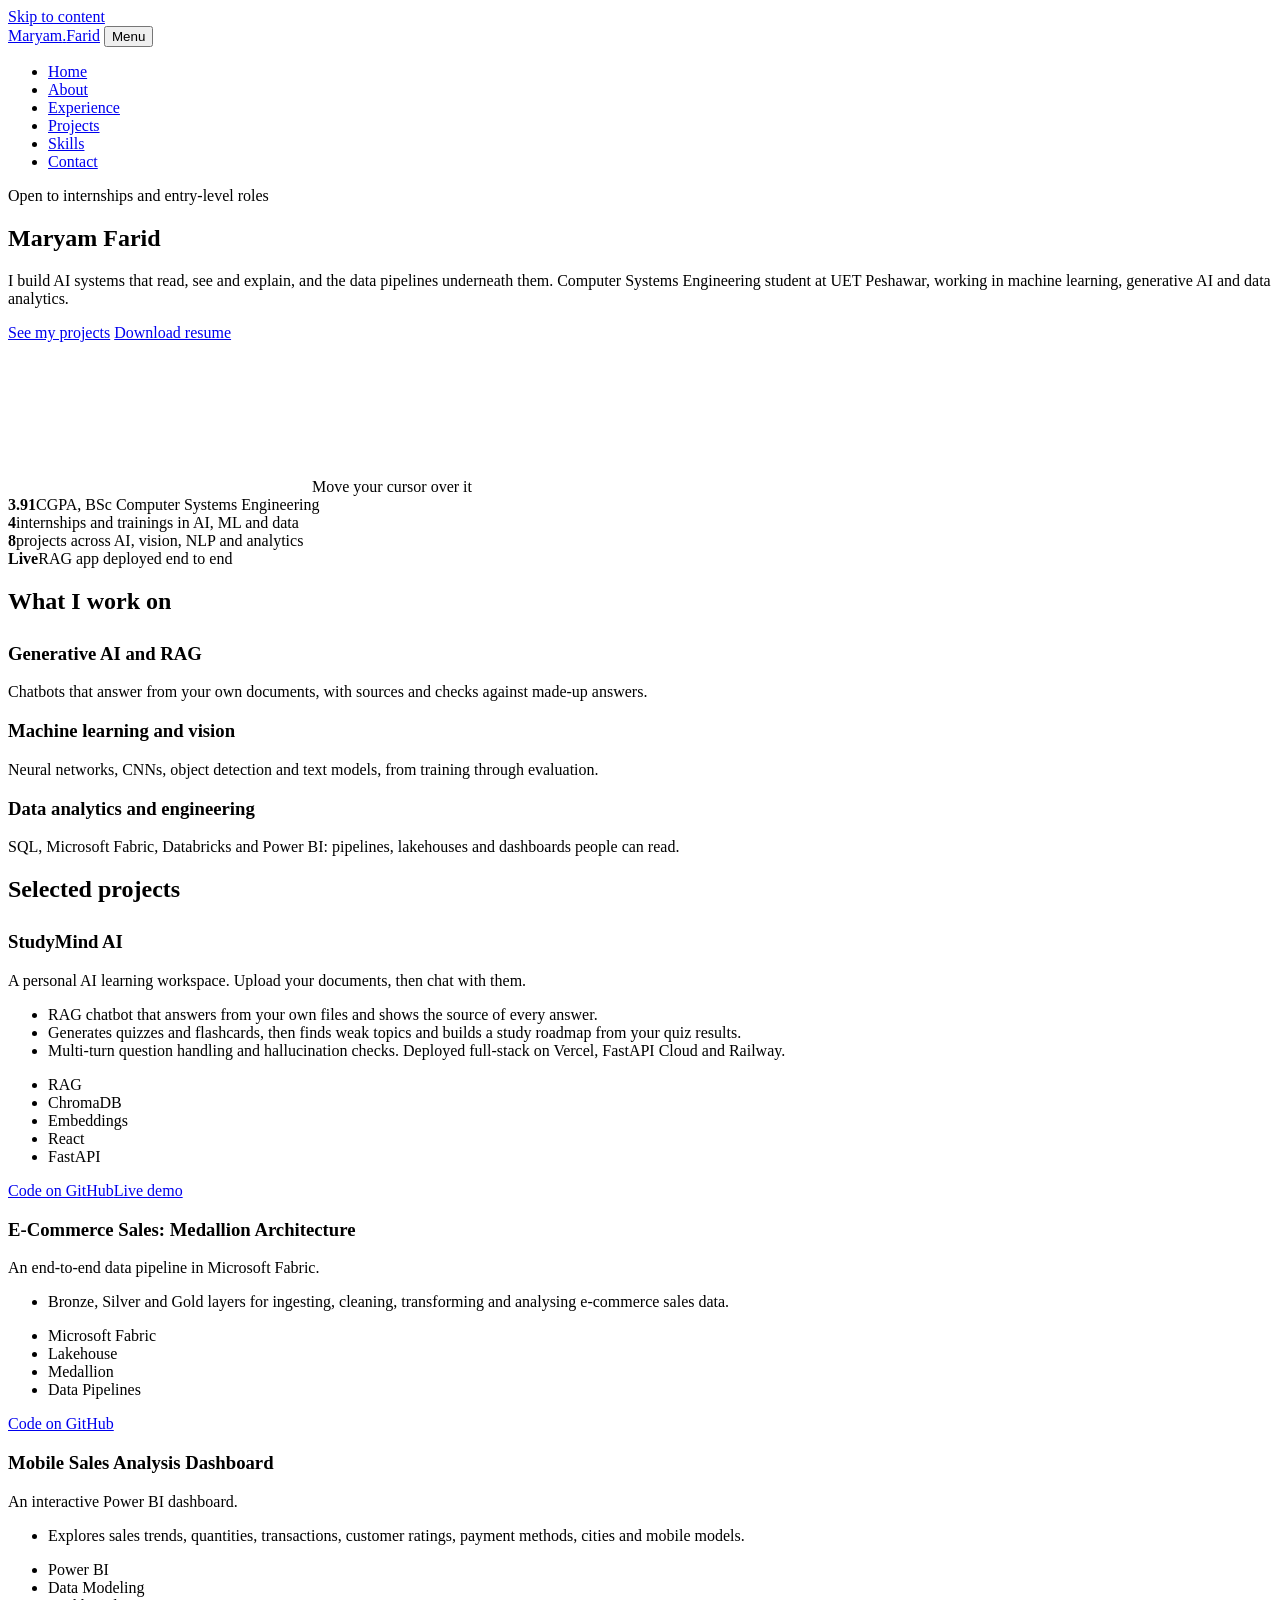
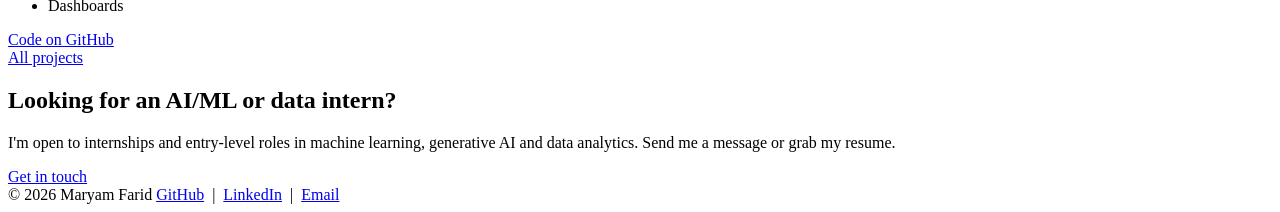
==== index.html @ a855ce38 "Add files via upload" ====
<!doctype html>
<html lang="en">
<head>
  <meta charset="utf-8">
  <meta name="viewport" content="width=device-width, initial-scale=1">
  <title>Maryam Farid | AI/ML and Data Analytics</title>
  <meta name="description" content="Portfolio of Maryam Farid, Computer Systems Engineering student working in machine learning, generative AI and data analytics.">
  <meta name="theme-color" content="#f2f4f8">
  <link rel="preconnect" href="https://fonts.googleapis.com">
  <link rel="preconnect" href="https://fonts.gstatic.com" crossorigin>
  <link href="https://fonts.googleapis.com/css2?family=Bricolage+Grotesque:opsz,wght@12..96,500;12..96,600;12..96,700&family=IBM+Plex+Sans:wght@400;500;600&display=swap" rel="stylesheet">
  <link rel="stylesheet" href="css/style.css">
</head>
<body>
  <a class="skip" href="#main">Skip to content</a>
  <header class="site-header">
    <div class="wrap nav">
      <a class="brand" href="index.html">Maryam<span>.</span>Farid</a>
      <button class="menu-btn" aria-expanded="false" aria-controls="menu">Menu</button>
      <nav aria-label="Main">
        <ul class="nav-links" id="menu">
        <li><a href="index.html" aria-current="page">Home</a></li>
        <li><a href="about.html">About</a></li>
        <li><a href="experience.html">Experience</a></li>
        <li><a href="projects.html">Projects</a></li>
        <li><a href="skills.html">Skills</a></li>
        <li><a href="contact.html">Contact</a></li>
        </ul>
      </nav>
    </div>
  </header>
  <main id="main">
    <section class="hero">
      <div class="wrap">
        <div class="hero-grid">
          <div>
            <p class="status"><i></i> Open to internships and entry-level roles</p>
            <h1>Maryam Farid</h1>
            <p class="lede">I build AI systems that read, see and explain, and the data pipelines underneath them. Computer Systems Engineering student at UET Peshawar, working in machine learning, generative AI and data analytics.</p>
            <div class="btn-row">
              <a class="btn btn-primary" href="projects.html">See my projects</a>
              <a class="btn btn-ghost" href="assets/Maryam_Farid_Resume.pdf">Download resume</a>
            </div>
          </div>
          <div class="space">
            <canvas id="space" role="img" aria-label="Animated points grouped into clusters for documents, images, text and tables"></canvas>
            <span class="cap">Move your cursor over it</span>
          </div>
        </div>
        <div class="facts">
          <div class="fact"><b>3.91</b><span>CGPA, BSc Computer Systems Engineering</span></div>
          <div class="fact"><b>4</b><span>internships and trainings in AI, ML and data</span></div>
          <div class="fact"><b>8</b><span>projects across AI, vision, NLP and analytics</span></div>
          <div class="fact"><b>Live</b><span>RAG app deployed end to end</span></div>
        </div>
      </div>
    </section>

    <section class="section">
      <div class="wrap">
        <h2>What I work on</h2>
        <div class="grid-3" style="margin-top:28px">
          <div class="card">
            <h3>Generative AI and RAG</h3>
            <p class="muted">Chatbots that answer from your own documents, with sources and checks against made-up answers.</p>
          </div>
          <div class="card">
            <h3>Machine learning and vision</h3>
            <p class="muted">Neural networks, CNNs, object detection and text models, from training through evaluation.</p>
          </div>
          <div class="card">
            <h3>Data analytics and engineering</h3>
            <p class="muted">SQL, Microsoft Fabric, Databricks and Power BI: pipelines, lakehouses and dashboards people can read.</p>
          </div>
        </div>
      </div>
    </section>

    <section class="section" style="padding-top:0">
      <div class="wrap">
        <h2>Selected projects</h2>
        <div class="grid-3" style="margin-top:28px">
        <article class="card project featured" data-cats="genai">
          <h3>StudyMind AI</h3>
          <p class="muted">A personal AI learning workspace. Upload your documents, then chat with them.</p>
          <ul class="points"><li>RAG chatbot that answers from your own files and shows the source of every answer.</li><li>Generates quizzes and flashcards, then finds weak topics and builds a study roadmap from your quiz results.</li><li>Multi-turn question handling and hallucination checks. Deployed full-stack on Vercel, FastAPI Cloud and Railway.</li></ul>
          <ul class="tags"><li>RAG</li><li>ChromaDB</li><li>Embeddings</li><li>React</li><li>FastAPI</li></ul>
          <div class="links"><a href="https://github.com/MaryamFareed684/studymind-ai">Code on GitHub</a><a href="#">Live demo</a></div>
        </article>
        <article class="card project" data-cats="data">
          <h3>E-Commerce Sales: Medallion Architecture</h3>
          <p class="muted">An end-to-end data pipeline in Microsoft Fabric.</p>
          <ul class="points"><li>Bronze, Silver and Gold layers for ingesting, cleaning, transforming and analysing e-commerce sales data.</li></ul>
          <ul class="tags"><li>Microsoft Fabric</li><li>Lakehouse</li><li>Medallion</li><li>Data Pipelines</li></ul>
          <div class="links"><a href="https://github.com/MaryamFareed684/ecommerce-medallion-fabric">Code on GitHub</a></div>
        </article>
        <article class="card project" data-cats="data">
          <h3>Mobile Sales Analysis Dashboard</h3>
          <p class="muted">An interactive Power BI dashboard.</p>
          <ul class="points"><li>Explores sales trends, quantities, transactions, customer ratings, payment methods, cities and mobile models.</li></ul>
          <ul class="tags"><li>Power BI</li><li>Data Modeling</li><li>Dashboards</li></ul>
          <div class="links"><a href="https://github.com/MaryamFareed684/mobile-sales-powerbi">Code on GitHub</a></div>
        </article>
        </div>
        <div class="btn-row"><a class="btn btn-ghost" href="projects.html">All projects</a></div>
      </div>
    </section>

    <div class="wrap">
      <div class="cta">
        <h2>Looking for an AI/ML or data intern?</h2>
        <p>I'm open to internships and entry-level roles in machine learning, generative AI and data analytics. Send me a message or grab my resume.</p>
        <div class="btn-row">
          <a class="btn btn-primary" href="contact.html">Get in touch</a>
          <a class="btn btn-ghost" style="color:#fff;border-color:#fff" href="assets/Maryam_Farid_Resume.pdf">Download resume</a>
        </div>
      </div>
    </div>
  </main>
  <footer class="site-footer">
    <div class="wrap">
      <span>&copy; 2026 Maryam Farid</span>
      <span><a href="https://github.com/MaryamFareed684">GitHub</a> &nbsp;|&nbsp; <a href="https://www.linkedin.com/in/maryam-farid-a499872a6">LinkedIn</a> &nbsp;|&nbsp; <a href="mailto:mrymfarid684@gmail.com">Email</a></span>
    </div>
  </footer>
  <script src="js/main.js"></script>
</body>
</html>
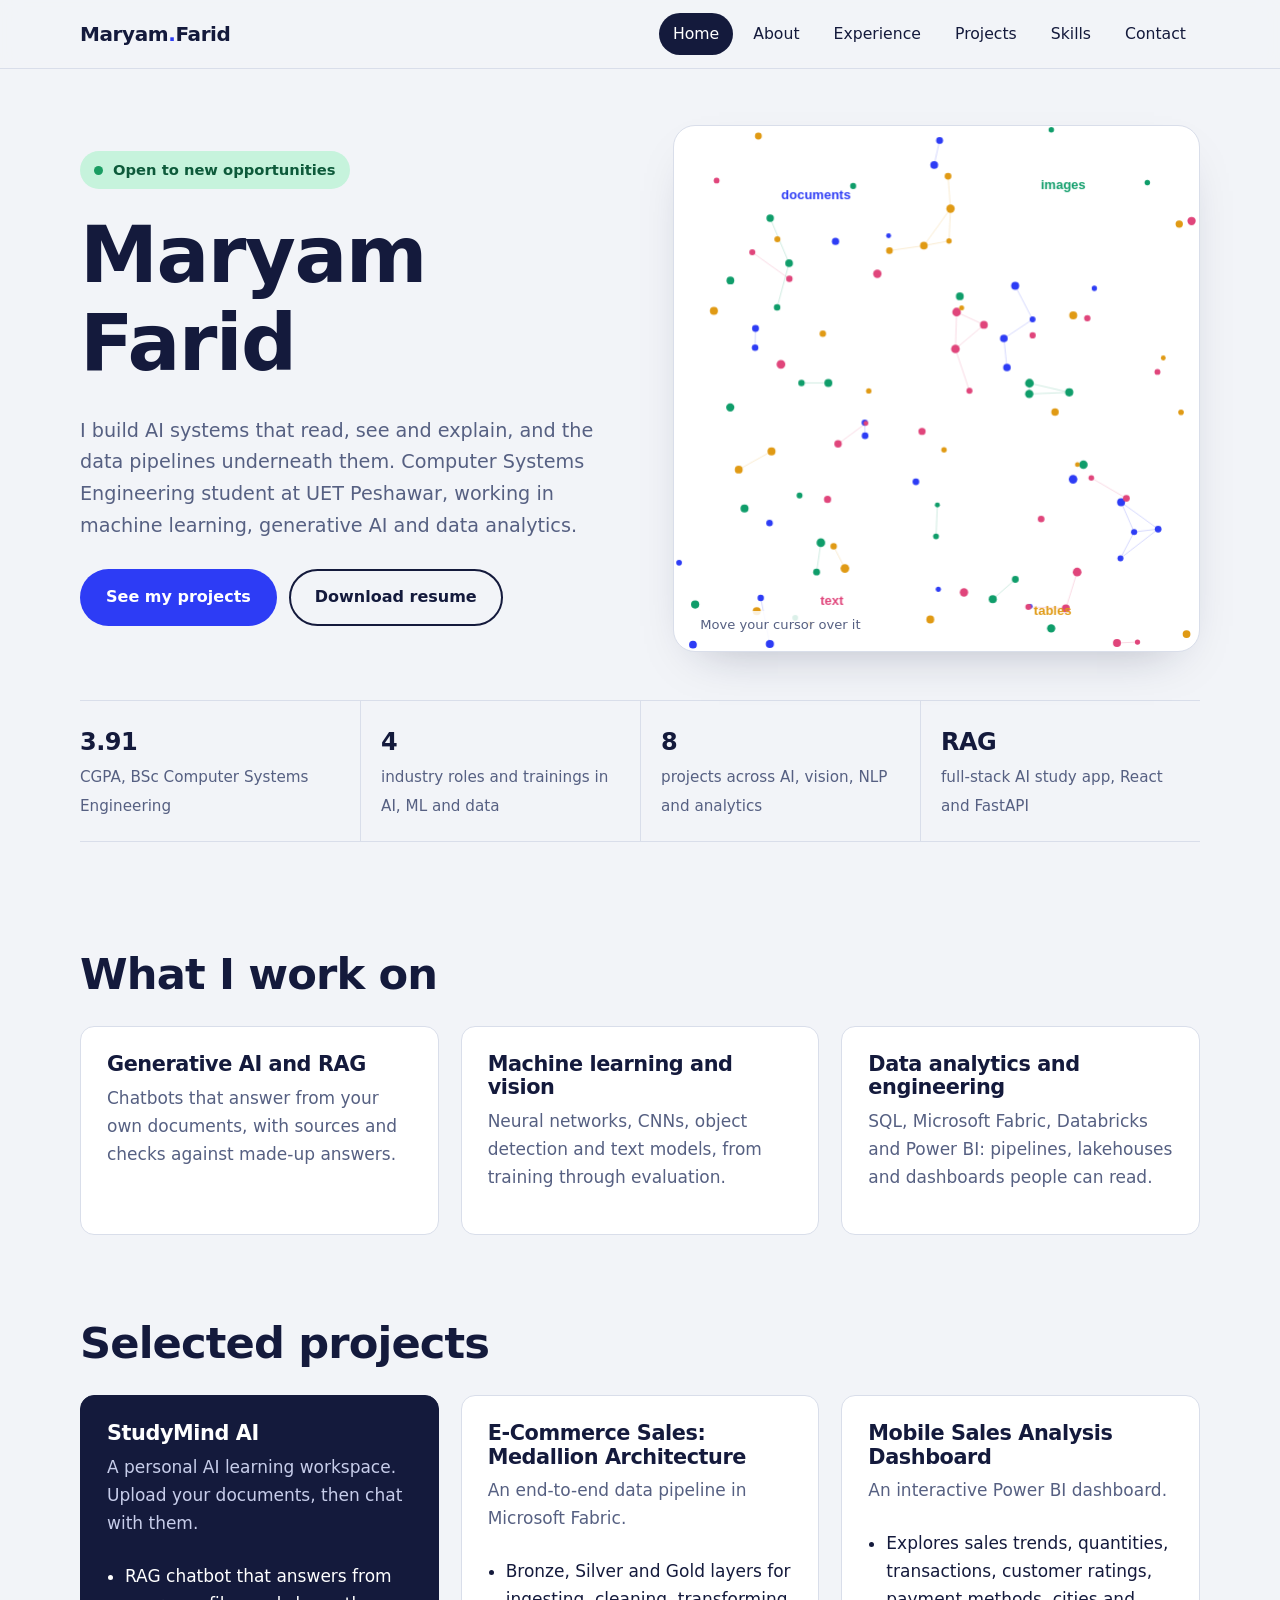
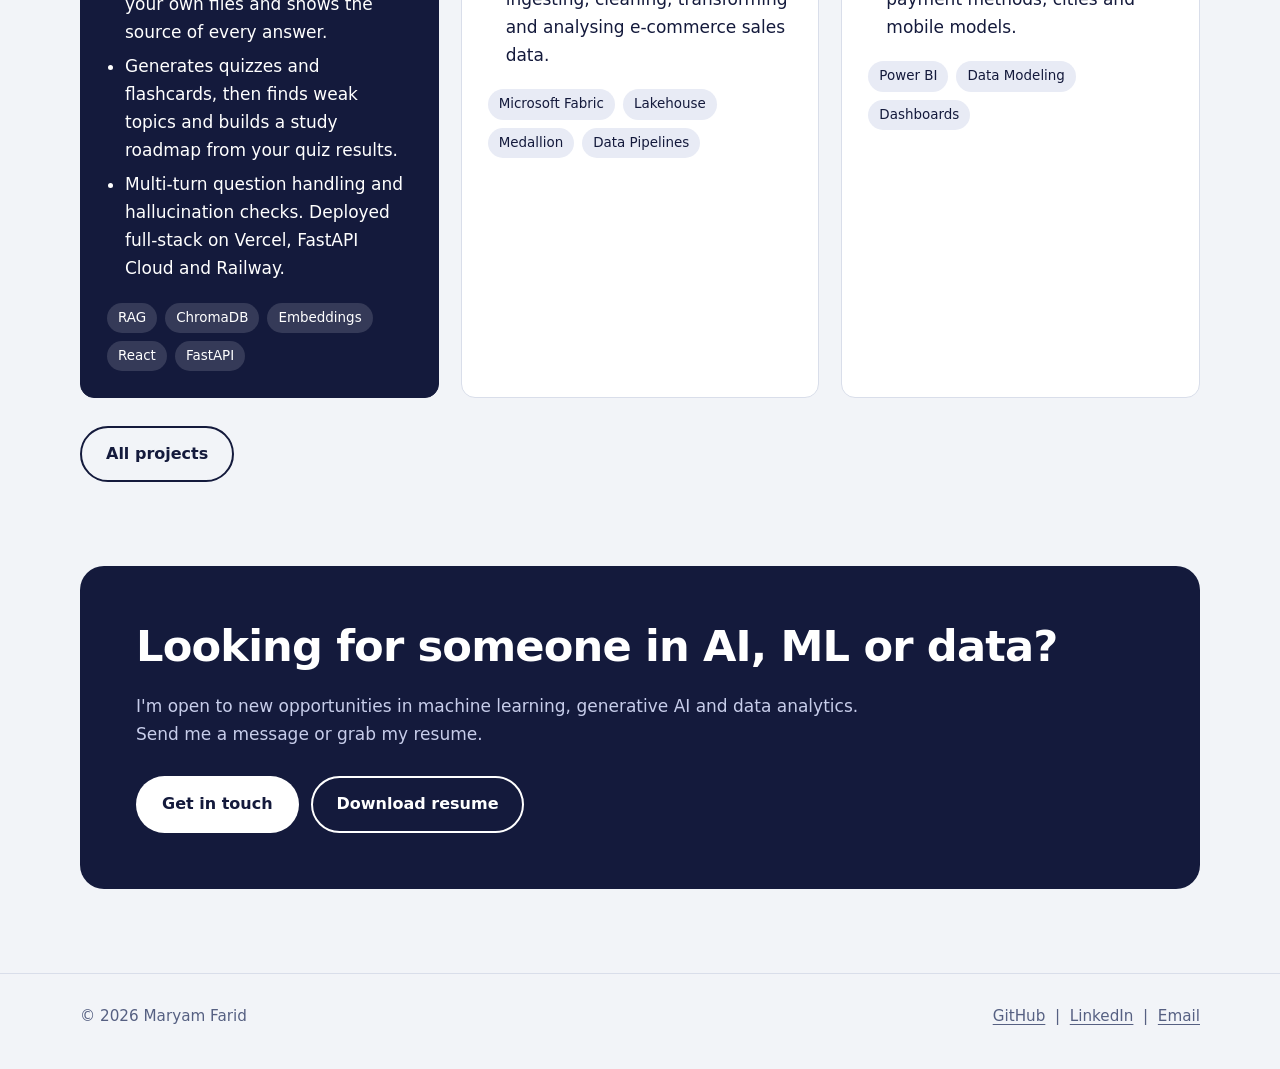
==== commit 436f18fd: "Add files via upload" ====
--- a/index.html
+++ b/index.html
@@ -34,7 +34,7 @@
       <div class="wrap">
         <div class="hero-grid">
           <div>
-            <p class="status"><i></i> Open to internships and entry-level roles</p>
+            <p class="status"><i></i> Open to new opportunities</p>
             <h1>Maryam Farid</h1>
             <p class="lede">I build AI systems that read, see and explain, and the data pipelines underneath them. Computer Systems Engineering student at UET Peshawar, working in machine learning, generative AI and data analytics.</p>
             <div class="btn-row">
@@ -49,9 +49,9 @@
         </div>
         <div class="facts">
           <div class="fact"><b>3.91</b><span>CGPA, BSc Computer Systems Engineering</span></div>
-          <div class="fact"><b>4</b><span>internships and trainings in AI, ML and data</span></div>
+          <div class="fact"><b>4</b><span>industry roles and trainings in AI, ML and data</span></div>
           <div class="fact"><b>8</b><span>projects across AI, vision, NLP and analytics</span></div>
-          <div class="fact"><b>Live</b><span>RAG app deployed end to end</span></div>
+          <div class="fact"><b>RAG</b><span>full-stack AI study app, React and FastAPI</span></div>
         </div>
       </div>
     </section>
@@ -85,21 +85,21 @@
           <p class="muted">A personal AI learning workspace. Upload your documents, then chat with them.</p>
           <ul class="points"><li>RAG chatbot that answers from your own files and shows the source of every answer.</li><li>Generates quizzes and flashcards, then finds weak topics and builds a study roadmap from your quiz results.</li><li>Multi-turn question handling and hallucination checks. Deployed full-stack on Vercel, FastAPI Cloud and Railway.</li></ul>
           <ul class="tags"><li>RAG</li><li>ChromaDB</li><li>Embeddings</li><li>React</li><li>FastAPI</li></ul>
-          <div class="links"><a href="https://github.com/MaryamFareed684/studymind-ai">Code on GitHub</a><a href="#">Live demo</a></div>
+          
         </article>
         <article class="card project" data-cats="data">
           <h3>E-Commerce Sales: Medallion Architecture</h3>
           <p class="muted">An end-to-end data pipeline in Microsoft Fabric.</p>
           <ul class="points"><li>Bronze, Silver and Gold layers for ingesting, cleaning, transforming and analysing e-commerce sales data.</li></ul>
           <ul class="tags"><li>Microsoft Fabric</li><li>Lakehouse</li><li>Medallion</li><li>Data Pipelines</li></ul>
-          <div class="links"><a href="https://github.com/MaryamFareed684/ecommerce-medallion-fabric">Code on GitHub</a></div>
+          
         </article>
         <article class="card project" data-cats="data">
           <h3>Mobile Sales Analysis Dashboard</h3>
           <p class="muted">An interactive Power BI dashboard.</p>
           <ul class="points"><li>Explores sales trends, quantities, transactions, customer ratings, payment methods, cities and mobile models.</li></ul>
           <ul class="tags"><li>Power BI</li><li>Data Modeling</li><li>Dashboards</li></ul>
-          <div class="links"><a href="https://github.com/MaryamFareed684/mobile-sales-powerbi">Code on GitHub</a></div>
+          
         </article>
         </div>
         <div class="btn-row"><a class="btn btn-ghost" href="projects.html">All projects</a></div>
@@ -108,8 +108,8 @@
 
     <div class="wrap">
       <div class="cta">
-        <h2>Looking for an AI/ML or data intern?</h2>
-        <p>I'm open to internships and entry-level roles in machine learning, generative AI and data analytics. Send me a message or grab my resume.</p>
+        <h2>Looking for someone in AI, ML or data?</h2>
+        <p>I'm open to new opportunities in machine learning, generative AI and data analytics. Send me a message or grab my resume.</p>
         <div class="btn-row">
           <a class="btn btn-primary" href="contact.html">Get in touch</a>
           <a class="btn btn-ghost" style="color:#fff;border-color:#fff" href="assets/Maryam_Farid_Resume.pdf">Download resume</a>
--- a/css/style.css
+++ b/css/style.css
@@ -0,0 +1,231 @@
+/* Maryam Farid — portfolio
+   Palette: paper, ink, ultramarine, mint, slate */
+:root {
+  --paper: #f2f4f8;
+  --card: #ffffff;
+  --ink: #141a3c;
+  --slate: #566082;
+  --line: #d9deea;
+  --blue: #2d3cf5;
+  --blue-dark: #1f2bc4;
+  --mint: #c6f3dc;
+  --mint-ink: #0d5a3a;
+  --radius: 14px;
+  --maxw: 1120px;
+  --display: "Bricolage Grotesque", "Segoe UI", system-ui, sans-serif;
+  --body: "IBM Plex Sans", "Segoe UI", system-ui, sans-serif;
+}
+
+* { box-sizing: border-box; }
+html { scroll-behavior: smooth; }
+body {
+  margin: 0;
+  background: var(--paper);
+  color: var(--ink);
+  font-family: var(--body);
+  font-size: 17px;
+  line-height: 1.65;
+  -webkit-font-smoothing: antialiased;
+}
+img, canvas, svg { max-width: 100%; display: block; }
+a { color: var(--blue); text-decoration-thickness: 1px; text-underline-offset: 3px; }
+a:hover { color: var(--blue-dark); }
+:focus-visible { outline: 3px solid var(--blue); outline-offset: 3px; border-radius: 4px; }
+
+h1, h2, h3, h4 { font-family: var(--display); line-height: 1.12; margin: 0 0 .5em; letter-spacing: -0.02em; }
+h1 { font-size: clamp(2.6rem, 6.2vw, 4.9rem); font-weight: 700; }
+h2 { font-size: clamp(1.9rem, 3.6vw, 2.7rem); font-weight: 700; }
+h3 { font-size: 1.3rem; font-weight: 600; }
+p { margin: 0 0 1em; max-width: 68ch; }
+
+.wrap { width: min(var(--maxw), 100% - 40px); margin-inline: auto; }
+.section { padding: 84px 0; }
+.section.tight { padding: 56px 0; }
+.lede { font-size: 1.2rem; color: var(--slate); max-width: 60ch; }
+.muted { color: var(--slate); }
+
+.skip { position: absolute; left: -999px; top: 8px; background: var(--ink); color: #fff; padding: 8px 14px; border-radius: 8px; z-index: 100; }
+.skip:focus { left: 12px; }
+
+/* ---------- Header ---------- */
+.site-header {
+  position: sticky; top: 0; z-index: 50;
+  background: rgba(242, 244, 248, .88);
+  backdrop-filter: blur(10px);
+  border-bottom: 1px solid var(--line);
+}
+.nav { display: flex; align-items: center; justify-content: space-between; height: 68px; }
+.brand { font-family: var(--display); font-weight: 700; font-size: 1.25rem; color: var(--ink); text-decoration: none; letter-spacing: -0.02em; }
+.brand span { color: var(--blue); }
+.nav-links { display: flex; gap: 6px; list-style: none; margin: 0; padding: 0; }
+.nav-links a {
+  display: block; padding: 8px 14px; border-radius: 999px;
+  color: var(--ink); text-decoration: none; font-weight: 500; font-size: .98rem;
+}
+.nav-links a:hover { background: #e4e8f3; }
+.nav-links a[aria-current="page"] { background: var(--ink); color: #fff; }
+.menu-btn {
+  display: none; background: none; border: 1px solid var(--line); border-radius: 10px;
+  padding: 8px 12px; font: inherit; color: var(--ink); cursor: pointer;
+}
+
+/* ---------- Buttons ---------- */
+.btn {
+  display: inline-flex; align-items: center; gap: 8px;
+  padding: 13px 24px; border-radius: 999px; font-weight: 600; font-family: var(--body);
+  text-decoration: none; border: 2px solid transparent; cursor: pointer; font-size: 1rem;
+  transition: transform .15s ease, background .15s ease, color .15s ease;
+}
+.btn:hover { transform: translateY(-2px); }
+.btn-primary { background: var(--blue); color: #fff; }
+.btn-primary:hover { background: var(--blue-dark); color: #fff; }
+.btn-ghost { border-color: var(--ink); color: var(--ink); background: transparent; }
+.btn-ghost:hover { background: var(--ink); color: #fff; }
+.btn-row { display: flex; flex-wrap: wrap; gap: 12px; margin-top: 28px; }
+
+/* ---------- Hero ---------- */
+.hero { padding: 56px 0 24px; }
+.hero-grid { display: grid; grid-template-columns: 1.05fr 1fr; gap: 40px; align-items: center; }
+.hero h1 { margin-bottom: .35em; }
+.hero .status {
+  display: inline-flex; align-items: center; gap: 10px;
+  background: var(--mint); color: var(--mint-ink); font-weight: 600; font-size: .92rem;
+  padding: 7px 14px; border-radius: 999px; margin-bottom: 22px;
+}
+.hero .status i { width: 9px; height: 9px; border-radius: 50%; background: #1a9d62; display: inline-block; }
+.space {
+  position: relative; background: var(--card); border: 1px solid var(--line);
+  border-radius: 22px; overflow: hidden; aspect-ratio: 1 / 1;
+  box-shadow: 0 20px 50px -28px rgba(20, 26, 60, .35);
+}
+.space canvas { width: 100%; height: 100%; }
+.space .cap {
+  position: absolute; left: 16px; bottom: 12px; font-size: .82rem; color: var(--slate);
+  background: rgba(255,255,255,.85); padding: 3px 10px; border-radius: 8px;
+}
+
+/* ---------- Facts strip ---------- */
+.facts { display: grid; grid-template-columns: repeat(4, 1fr); gap: 0; border-top: 1px solid var(--line); border-bottom: 1px solid var(--line); margin-top: 48px; }
+.fact { padding: 22px 20px; border-left: 1px solid var(--line); }
+.fact:first-child { border-left: 0; padding-left: 0; }
+.fact b { display: block; font-family: var(--display); font-size: 1.5rem; letter-spacing: -0.02em; }
+.fact span { color: var(--slate); font-size: .95rem; }
+
+/* ---------- Page heading ---------- */
+.page-head { padding: 64px 0 24px; }
+.page-head h1 { font-size: clamp(2.3rem, 5vw, 3.8rem); }
+
+/* ---------- Cards & grids ---------- */
+.grid-2 { display: grid; grid-template-columns: repeat(2, 1fr); gap: 22px; }
+.grid-3 { display: grid; grid-template-columns: repeat(3, 1fr); gap: 22px; }
+.card {
+  background: var(--card); border: 1px solid var(--line); border-radius: var(--radius);
+  padding: 26px; display: flex; flex-direction: column;
+}
+.card.featured { background: var(--ink); color: #fff; border-color: var(--ink); }
+.card.featured p, .card.featured .muted { color: #c7cdea; }
+.card.featured a { color: #fff; }
+.card h3 { margin-bottom: .35em; }
+.tags { display: flex; flex-wrap: wrap; gap: 8px; list-style: none; padding: 0; margin: 14px 0 0; }
+.tags li { background: #e8ebf5; color: var(--ink); font-size: .84rem; padding: 4px 11px; border-radius: 999px; font-weight: 500; }
+.featured .tags li { background: rgba(255,255,255,.14); color: #fff; }
+.card .links { margin-top: auto; padding-top: 18px; display: flex; gap: 18px; font-weight: 600; font-size: .95rem; }
+.card ul.points { padding-left: 18px; margin: 8px 0 0; }
+.card ul.points li { margin-bottom: 6px; max-width: 62ch; }
+
+/* ---------- Filters ---------- */
+.filters { display: flex; flex-wrap: wrap; gap: 10px; margin: 8px 0 28px; }
+.chip {
+  font: inherit; font-weight: 500; font-size: .95rem; padding: 8px 18px; border-radius: 999px;
+  border: 1.5px solid var(--line); background: var(--card); color: var(--ink); cursor: pointer;
+}
+.chip:hover { border-color: var(--ink); }
+.chip[aria-pressed="true"] { background: var(--ink); border-color: var(--ink); color: #fff; }
+.project[hidden] { display: none; }
+
+/* ---------- Timeline ---------- */
+.timeline { list-style: none; margin: 0; padding: 0; position: relative; }
+.timeline::before { content: ""; position: absolute; left: 7px; top: 8px; bottom: 8px; width: 2px; background: var(--line); }
+.timeline > li { position: relative; padding: 0 0 38px 44px; }
+.timeline > li::before {
+  content: ""; position: absolute; left: 0; top: 9px; width: 16px; height: 16px; border-radius: 50%;
+  background: var(--paper); border: 3px solid var(--blue);
+}
+.timeline .when { font-weight: 600; color: var(--blue); font-size: .95rem; }
+.timeline h3 { margin: 2px 0 2px; }
+.timeline .org { color: var(--slate); margin-bottom: 10px; }
+.timeline ul { margin: 0; padding-left: 18px; }
+.timeline li li { margin-bottom: 6px; max-width: 66ch; }
+
+/* ---------- Skills ---------- */
+.skill-block { margin-bottom: 40px; }
+.skill-block h3 { margin-bottom: 14px; }
+.pills { display: flex; flex-wrap: wrap; gap: 10px; list-style: none; padding: 0; margin: 0; }
+.pills li {
+  background: var(--card); border: 1px solid var(--line); border-radius: 10px;
+  padding: 7px 14px; font-weight: 500; font-size: .96rem;
+}
+
+/* ---------- Certs ---------- */
+.cert-list { list-style: none; padding: 0; margin: 0; display: grid; gap: 12px; }
+.cert-list li { background: var(--card); border: 1px solid var(--line); border-radius: 12px; padding: 16px 20px; display: flex; justify-content: space-between; gap: 16px; flex-wrap: wrap; }
+.cert-list b { font-weight: 600; }
+.cert-list span { color: var(--slate); }
+
+/* ---------- About ---------- */
+.about-grid { display: grid; grid-template-columns: 1.3fr 1fr; gap: 56px; align-items: start; }
+.aside-card { position: sticky; top: 96px; }
+.kv { display: grid; grid-template-columns: auto 1fr; gap: 8px 18px; margin: 0; }
+.kv dt { color: var(--slate); }
+.kv dd { margin: 0; font-weight: 500; }
+
+/* ---------- Contact ---------- */
+.contact-grid { display: grid; grid-template-columns: 1fr 1.1fr; gap: 48px; }
+form label { display: block; font-weight: 600; margin: 0 0 6px; }
+form .field { margin-bottom: 18px; }
+input, textarea {
+  width: 100%; font: inherit; color: var(--ink); background: var(--card);
+  border: 1.5px solid var(--line); border-radius: 10px; padding: 12px 14px;
+}
+input:focus, textarea:focus { border-color: var(--blue); outline: none; box-shadow: 0 0 0 3px rgba(45, 60, 245, .18); }
+textarea { min-height: 160px; resize: vertical; }
+.contact-links { list-style: none; padding: 0; margin: 24px 0 0; display: grid; gap: 14px; }
+.contact-links a { font-weight: 600; font-size: 1.1rem; }
+
+/* ---------- CTA band ---------- */
+.cta { background: var(--ink); color: #fff; border-radius: 24px; padding: 56px; margin-bottom: 84px; }
+.cta p { color: #c7cdea; }
+.cta .btn-primary { background: #fff; color: var(--ink); }
+.cta .btn-primary:hover { background: var(--mint); color: var(--ink); }
+
+/* ---------- Footer ---------- */
+.site-footer { border-top: 1px solid var(--line); padding: 30px 0 40px; color: var(--slate); font-size: .95rem; }
+.site-footer .wrap { display: flex; justify-content: space-between; flex-wrap: wrap; gap: 12px; }
+.site-footer a { color: var(--slate); }
+
+/* ---------- Responsive ---------- */
+@media (max-width: 900px) {
+  .hero-grid, .about-grid, .contact-grid { grid-template-columns: 1fr; }
+  .aside-card { position: static; }
+  .grid-3 { grid-template-columns: 1fr 1fr; }
+  .facts { grid-template-columns: 1fr 1fr; }
+  .fact:nth-child(3) { border-left: 0; padding-left: 0; }
+  .fact { border-bottom: 1px solid var(--line); }
+  .cta { padding: 36px 26px; }
+}
+@media (max-width: 720px) {
+  body { font-size: 16.5px; }
+  .section { padding: 60px 0; }
+  .grid-2, .grid-3 { grid-template-columns: 1fr; }
+  .menu-btn { display: inline-block; }
+  .nav-links {
+    display: none; position: absolute; top: 68px; left: 0; right: 0; flex-direction: column;
+    background: var(--paper); border-bottom: 1px solid var(--line); padding: 10px 20px 18px;
+  }
+  .nav-links.open { display: flex; }
+  .nav-links a { padding: 12px 14px; }
+}
+@media (prefers-reduced-motion: reduce) {
+  html { scroll-behavior: auto; }
+  .btn, .btn:hover { transition: none; transform: none; }
+}
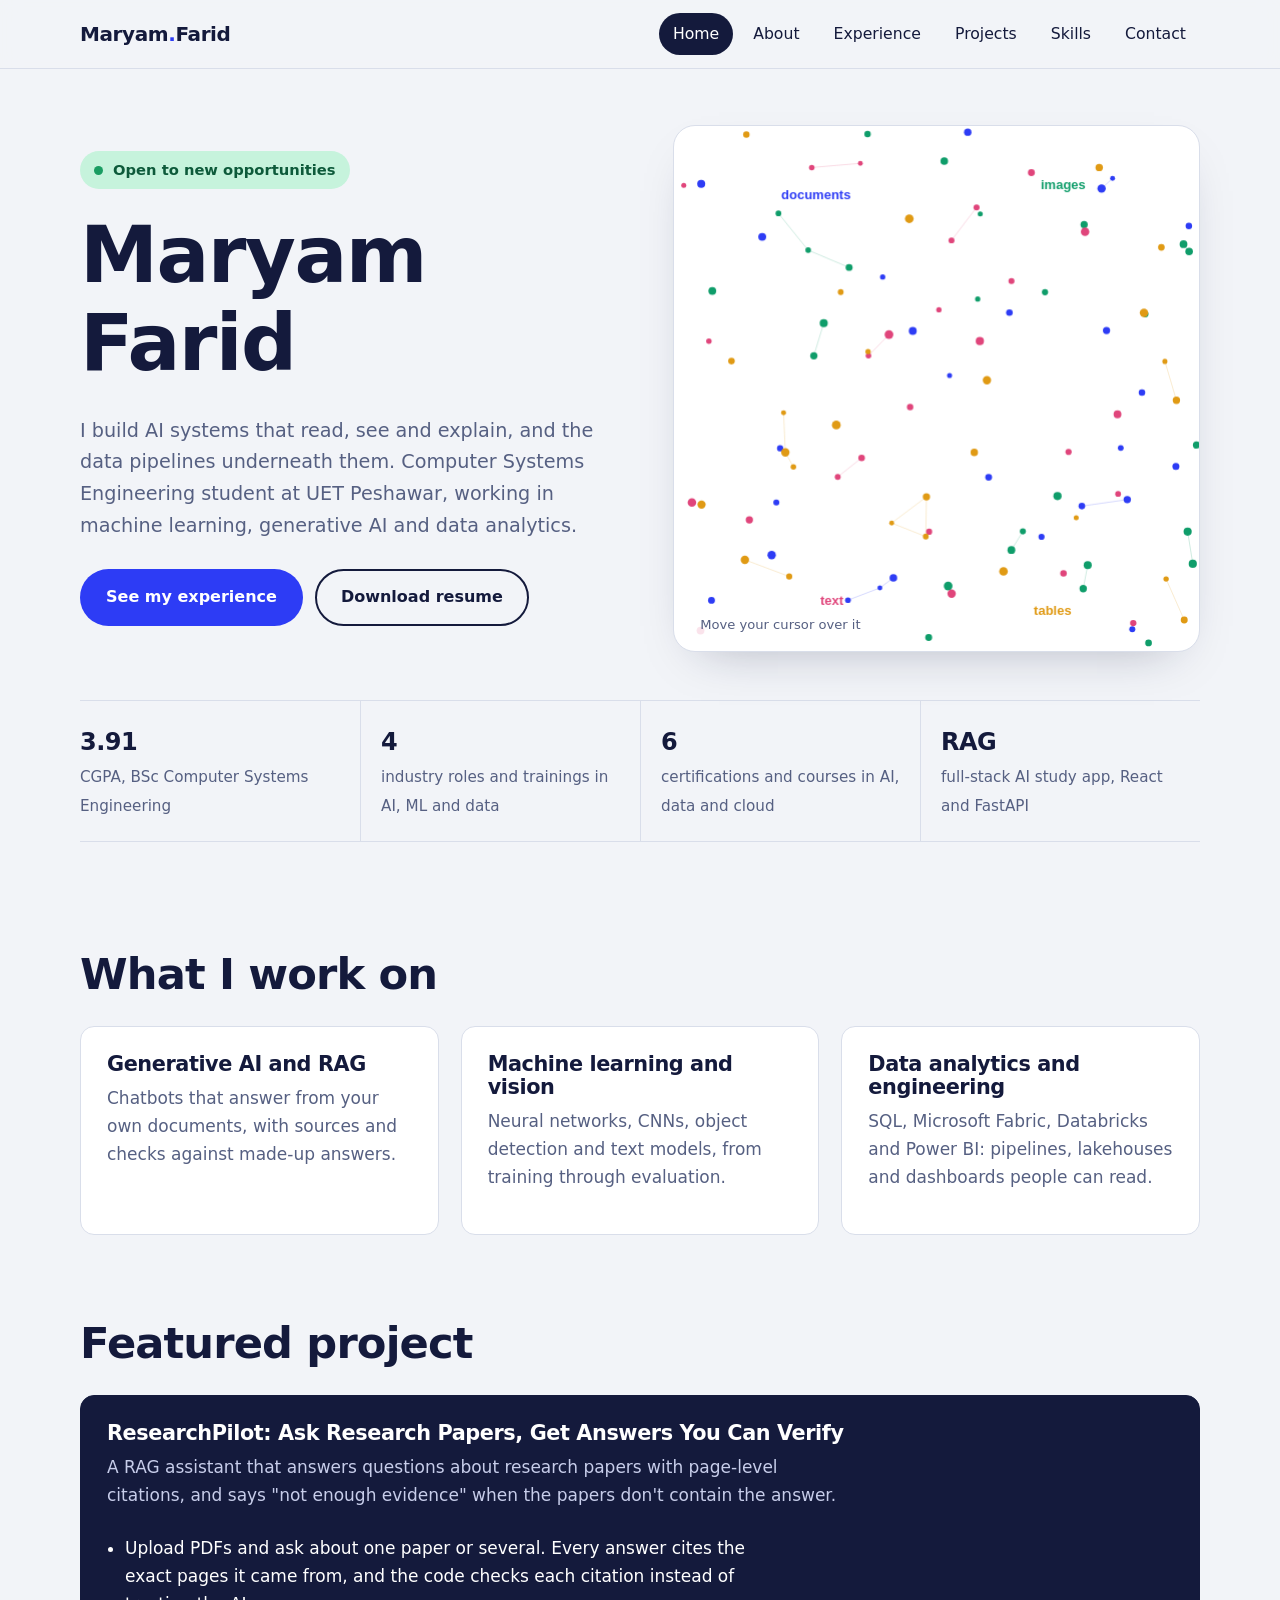
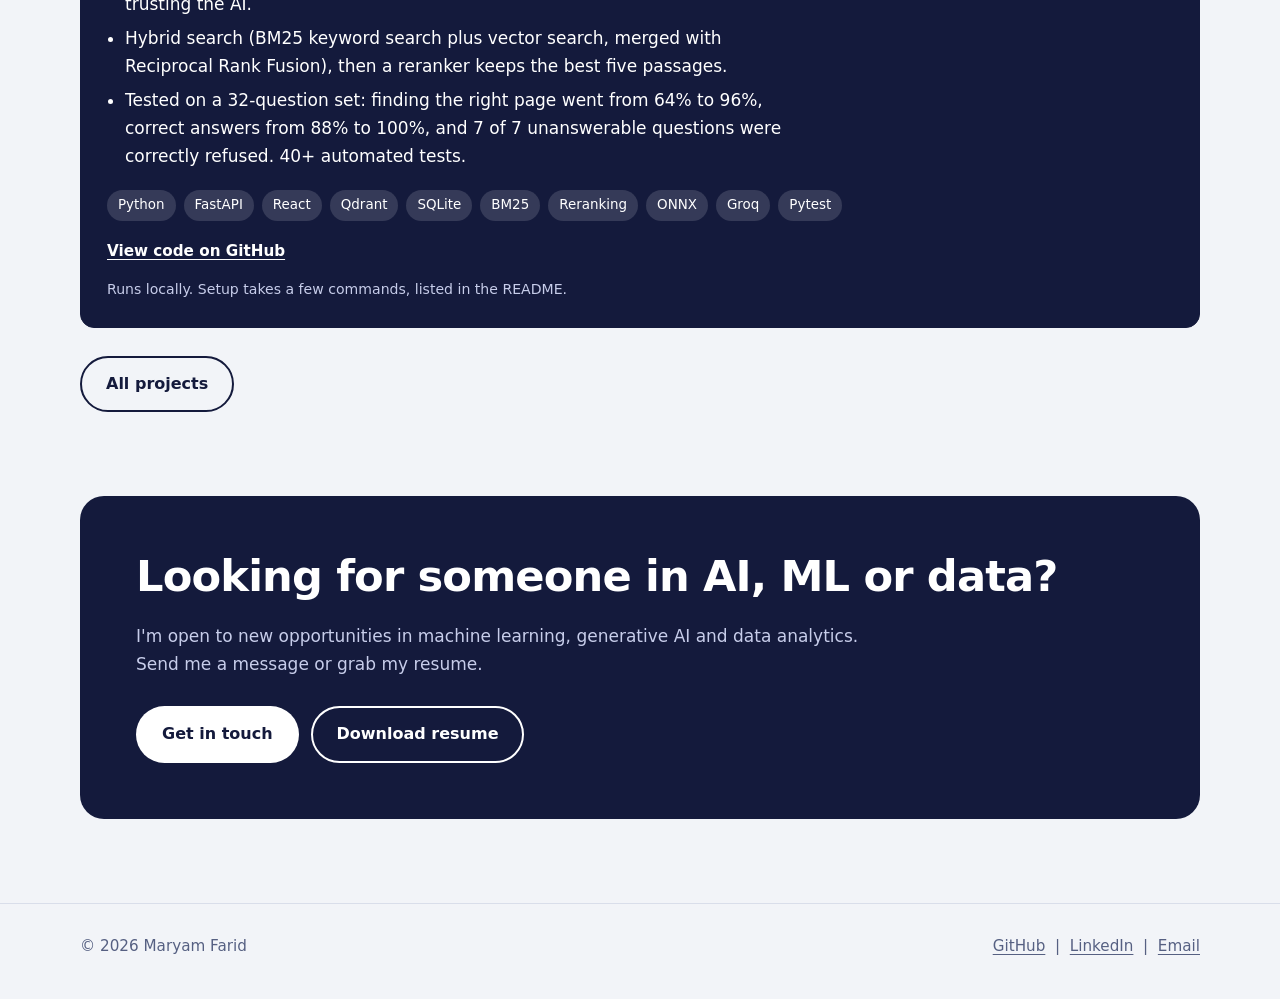
==== commit 30ae3ce9: "Add files via upload" ====
--- a/index.html
+++ b/index.html
@@ -38,7 +38,7 @@
             <h1>Maryam Farid</h1>
             <p class="lede">I build AI systems that read, see and explain, and the data pipelines underneath them. Computer Systems Engineering student at UET Peshawar, working in machine learning, generative AI and data analytics.</p>
             <div class="btn-row">
-              <a class="btn btn-primary" href="projects.html">See my projects</a>
+              <a class="btn btn-primary" href="experience.html">See my experience</a>
               <a class="btn btn-ghost" href="assets/Maryam_Farid_Resume.pdf">Download resume</a>
             </div>
           </div>
@@ -50,7 +50,7 @@
         <div class="facts">
           <div class="fact"><b>3.91</b><span>CGPA, BSc Computer Systems Engineering</span></div>
           <div class="fact"><b>4</b><span>industry roles and trainings in AI, ML and data</span></div>
-          <div class="fact"><b>8</b><span>projects across AI, vision, NLP and analytics</span></div>
+          <div class="fact"><b>6</b><span>certifications and courses in AI, data and cloud</span></div>
           <div class="fact"><b>RAG</b><span>full-stack AI study app, React and FastAPI</span></div>
         </div>
       </div>
@@ -78,28 +78,15 @@
 
     <section class="section" style="padding-top:0">
       <div class="wrap">
-        <h2>Selected projects</h2>
-        <div class="grid-3" style="margin-top:28px">
-        <article class="card project featured" data-cats="genai">
-          <h3>StudyMind AI</h3>
-          <p class="muted">A personal AI learning workspace. Upload your documents, then chat with them.</p>
-          <ul class="points"><li>RAG chatbot that answers from your own files and shows the source of every answer.</li><li>Generates quizzes and flashcards, then finds weak topics and builds a study roadmap from your quiz results.</li><li>Multi-turn question handling and hallucination checks. Deployed full-stack on Vercel, FastAPI Cloud and Railway.</li></ul>
-          <ul class="tags"><li>RAG</li><li>ChromaDB</li><li>Embeddings</li><li>React</li><li>FastAPI</li></ul>
-          
-        </article>
-        <article class="card project" data-cats="data">
-          <h3>E-Commerce Sales: Medallion Architecture</h3>
-          <p class="muted">An end-to-end data pipeline in Microsoft Fabric.</p>
-          <ul class="points"><li>Bronze, Silver and Gold layers for ingesting, cleaning, transforming and analysing e-commerce sales data.</li></ul>
-          <ul class="tags"><li>Microsoft Fabric</li><li>Lakehouse</li><li>Medallion</li><li>Data Pipelines</li></ul>
-          
-        </article>
-        <article class="card project" data-cats="data">
-          <h3>Mobile Sales Analysis Dashboard</h3>
-          <p class="muted">An interactive Power BI dashboard.</p>
-          <ul class="points"><li>Explores sales trends, quantities, transactions, customer ratings, payment methods, cities and mobile models.</li></ul>
-          <ul class="tags"><li>Power BI</li><li>Data Modeling</li><li>Dashboards</li></ul>
-          
+        <h2>Featured project</h2>
+        <div style="margin-top:28px">
+        <article class="card project featured" data-cats="genai nlp">
+          <h3><a href="https://github.com/MaryamFareed684/researchpilot" target="_blank" rel="noopener" style="color:inherit;text-decoration:none">ResearchPilot: Ask Research Papers, Get Answers You Can Verify</a></h3>
+          <p class="muted">A RAG assistant that answers questions about research papers with page-level citations, and says "not enough evidence" when the papers don't contain the answer.</p>
+          <ul class="points"><li>Upload PDFs and ask about one paper or several. Every answer cites the exact pages it came from, and the code checks each citation instead of trusting the AI.</li><li>Hybrid search (BM25 keyword search plus vector search, merged with Reciprocal Rank Fusion), then a reranker keeps the best five passages.</li><li>Tested on a 32-question set: finding the right page went from 64% to 96%, correct answers from 88% to 100%, and 7 of 7 unanswerable questions were correctly refused. 40+ automated tests.</li></ul>
+          <ul class="tags"><li>Python</li><li>FastAPI</li><li>React</li><li>Qdrant</li><li>SQLite</li><li>BM25</li><li>Reranking</li><li>ONNX</li><li>Groq</li><li>Pytest</li></ul>
+          <div class="links"><a href="https://github.com/MaryamFareed684/researchpilot" target="_blank" rel="noopener">View code on GitHub</a></div>
+          <p class="muted" style="font-size:.88rem;margin:14px 0 0">Runs locally. Setup takes a few commands, listed in the README.</p>
         </article>
         </div>
         <div class="btn-row"><a class="btn btn-ghost" href="projects.html">All projects</a></div>
